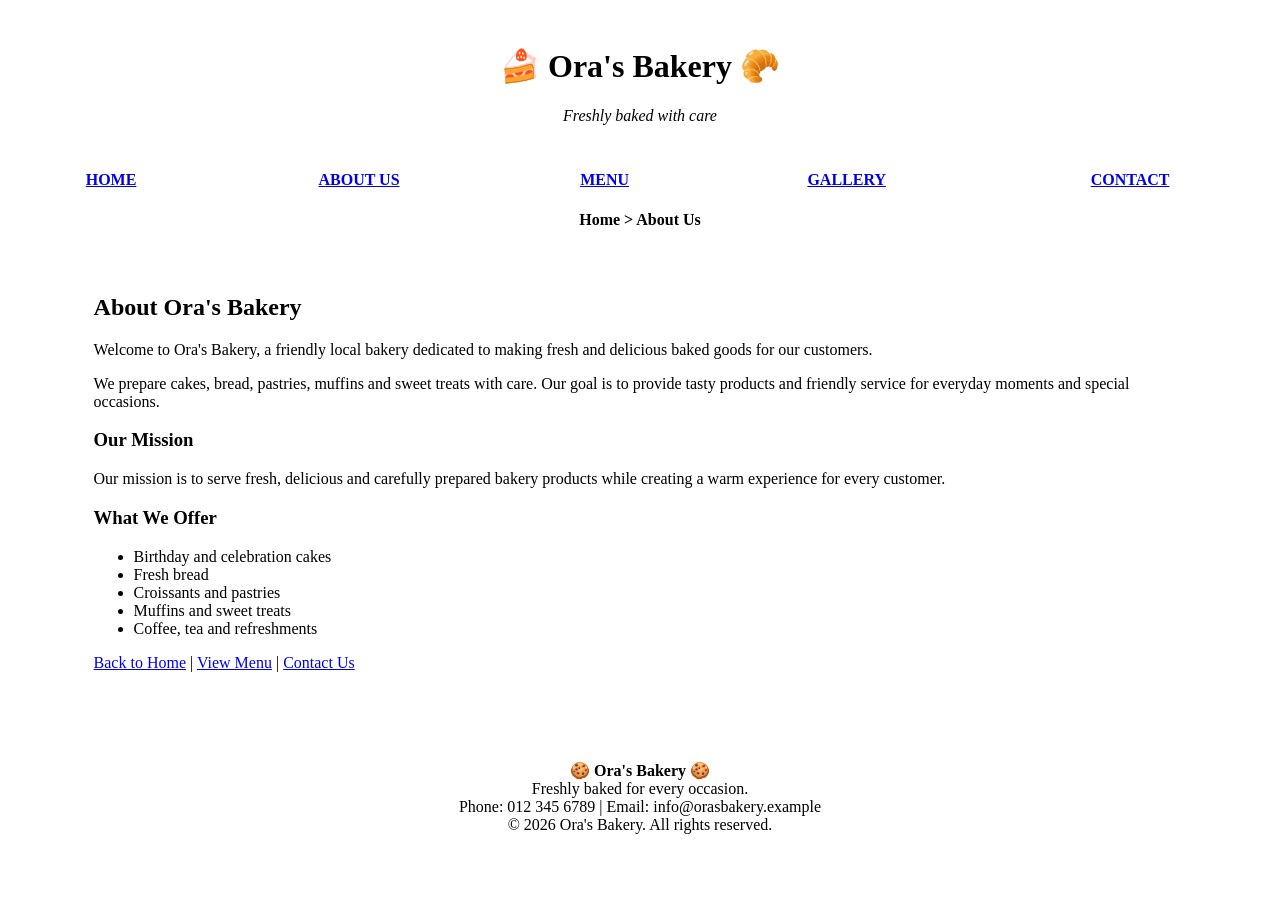
==== about.html @ a1fdf1d8 "Add files via upload" ====
<!DOCTYPE html>
<html lang="en">
<head>
<meta charset="UTF-8">
<meta name="viewport" content="width=device-width, initial-scale=1.0">
<meta name="description" content="About Ora's Bakery.">
<title>Ora's Bakery | About Us</title>
</head>
<body>

<table width="100%" cellpadding="18" cellspacing="0">
<tr><td align="center">
<h1>🍰 Ora's Bakery 🥐</h1>
<p><i>Freshly baked with care</i></p>
</td></tr>
</table>

<table width="100%" cellpadding="12" cellspacing="0">
<tr align="center">
<td><a href="index.html"><b>HOME</b></a></td>
<td><a href="about.html"><b>ABOUT US</b></a></td>
<td><a href="menu.html"><b>MENU</b></a></td>
<td><a href="gallery.html"><b>GALLERY</b></a></td>
<td><a href="contact.html"><b>CONTACT</b></a></td>
</tr>
</table>


<table width="100%" cellpadding="8">
<tr><td align="center"><b>Home &gt; About Us</b></td></tr>
</table>

<table width="92%" align="center" cellpadding="25" cellspacing="10">
<tr><td>
<h2>About Ora's Bakery</h2>
<p>Welcome to Ora's Bakery, a friendly local bakery dedicated to making fresh and delicious baked goods for our customers.</p>
<p>We prepare cakes, bread, pastries, muffins and sweet treats with care. Our goal is to provide tasty products and friendly service for everyday moments and special occasions.</p>

<h3>Our Mission</h3>
<p>Our mission is to serve fresh, delicious and carefully prepared bakery products while creating a warm experience for every customer.</p>

<h3>What We Offer</h3>
<ul>
<li>Birthday and celebration cakes</li>
<li>Fresh bread</li>
<li>Croissants and pastries</li>
<li>Muffins and sweet treats</li>
<li>Coffee, tea and refreshments</li>
</ul>

<p><a href="index.html">Back to Home</a> | <a href="menu.html">View Menu</a> | <a href="contact.html">Contact Us</a></p>
</td></tr>
</table>

<br>
<table width="100%" cellpadding="18">
<tr><td align="center">
<b>🍪 Ora's Bakery 🍪</b><br>
Freshly baked for every occasion.<br>
Phone: 012 345 6789 | Email: info@orasbakery.example<br>
© 2026 Ora's Bakery. All rights reserved.
</td></tr>
</table>

</body>
</html>
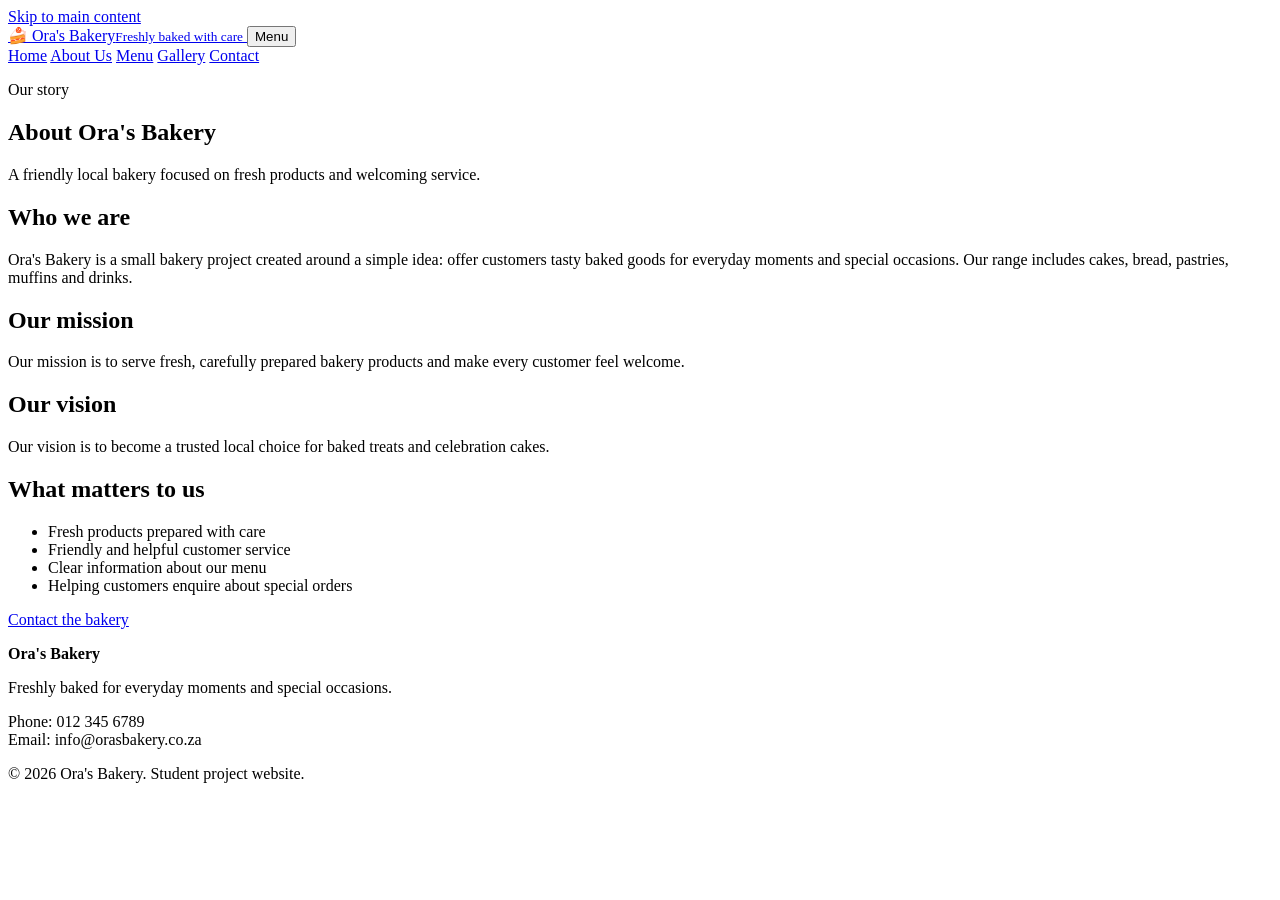
==== commit ebcaadb4: "Add files via upload" ====
--- a/about.html
+++ b/about.html
@@ -1,66 +1,45 @@
 <!DOCTYPE html>
 <html lang="en">
 <head>
-<meta charset="UTF-8">
-<meta name="viewport" content="width=device-width, initial-scale=1.0">
-<meta name="description" content="About Ora's Bakery.">
-<title>Ora's Bakery | About Us</title>
+  <meta charset="UTF-8">
+  <meta name="viewport" content="width=device-width, initial-scale=1.0">
+  <meta name="description" content="Learn about Ora's Bakery, our mission and the baked goods we offer.">
+  <meta name="keywords" content="Ora's Bakery, bakery, cakes, fresh bread, pastries, muffins">
+  <meta name="author" content="ST10337762">
+  <title>About Us | Ora's Bakery</title>
+  <link rel="stylesheet" href="css/style.css">
 </head>
 <body>
+<a class="skip-link" href="#main-content">Skip to main content</a>
+<header class="site-header">
+  <div class="container header-inner">
+    <a class="brand" href="index.html" aria-label="Ora's Bakery home">
+      <span class="brand-icon" aria-hidden="true">🍰</span>
+      <span>Ora's Bakery<small>Freshly baked with care</small></span>
+    </a>
+    <button class="menu-toggle" type="button" aria-expanded="false" aria-controls="main-nav">Menu</button>
+    <nav id="main-nav" class="main-nav" aria-label="Main navigation">
+      <a href="index.html">Home</a>
+      <a href="about.html">About Us</a>
+      <a href="menu.html">Menu</a>
+      <a href="gallery.html">Gallery</a>
+      <a href="contact.html">Contact</a>
+    </nav>
+  </div>
+</header>
 
-<table width="100%" cellpadding="18" cellspacing="0">
-<tr><td align="center">
-<h1>🍰 Ora's Bakery 🥐</h1>
-<p><i>Freshly baked with care</i></p>
-</td></tr>
-</table>
-
-<table width="100%" cellpadding="12" cellspacing="0">
-<tr align="center">
-<td><a href="index.html"><b>HOME</b></a></td>
-<td><a href="about.html"><b>ABOUT US</b></a></td>
-<td><a href="menu.html"><b>MENU</b></a></td>
-<td><a href="gallery.html"><b>GALLERY</b></a></td>
-<td><a href="contact.html"><b>CONTACT</b></a></td>
-</tr>
-</table>
-
-
-<table width="100%" cellpadding="8">
-<tr><td align="center"><b>Home &gt; About Us</b></td></tr>
-</table>
-
-<table width="92%" align="center" cellpadding="25" cellspacing="10">
-<tr><td>
-<h2>About Ora's Bakery</h2>
-<p>Welcome to Ora's Bakery, a friendly local bakery dedicated to making fresh and delicious baked goods for our customers.</p>
-<p>We prepare cakes, bread, pastries, muffins and sweet treats with care. Our goal is to provide tasty products and friendly service for everyday moments and special occasions.</p>
-
-<h3>Our Mission</h3>
-<p>Our mission is to serve fresh, delicious and carefully prepared bakery products while creating a warm experience for every customer.</p>
-
-<h3>What We Offer</h3>
-<ul>
-<li>Birthday and celebration cakes</li>
-<li>Fresh bread</li>
-<li>Croissants and pastries</li>
-<li>Muffins and sweet treats</li>
-<li>Coffee, tea and refreshments</li>
-</ul>
-
-<p><a href="index.html">Back to Home</a> | <a href="menu.html">View Menu</a> | <a href="contact.html">Contact Us</a></p>
-</td></tr>
-</table>
-
-<br>
-<table width="100%" cellpadding="18">
-<tr><td align="center">
-<b>🍪 Ora's Bakery 🍪</b><br>
-Freshly baked for every occasion.<br>
-Phone: 012 345 6789 | Email: info@orasbakery.example<br>
-© 2026 Ora's Bakery. All rights reserved.
-</td></tr>
-</table>
-
+<main id="main-content" class="container page-content">
+  <section class="page-intro"><p class="eyebrow">Our story</p><h1>About Ora's Bakery</h1><p>A friendly local bakery focused on fresh products and welcoming service.</p></section>
+  <section class="text-panel"><h2>Who we are</h2><p>Ora's Bakery is a small bakery project created around a simple idea: offer customers tasty baked goods for everyday moments and special occasions. Our range includes cakes, bread, pastries, muffins and drinks.</p><h2>Our mission</h2><p>Our mission is to serve fresh, carefully prepared bakery products and make every customer feel welcome.</p><h2>Our vision</h2><p>Our vision is to become a trusted local choice for baked treats and celebration cakes.</p><h2>What matters to us</h2><ul class="check-list"><li>Fresh products prepared with care</li><li>Friendly and helpful customer service</li><li>Clear information about our menu</li><li>Helping customers enquire about special orders</li></ul></section>
+  <p class="center"><a class="button" href="contact.html">Contact the bakery</a></p>
+</main>
+<footer class="site-footer">
+  <div class="container footer-inner">
+    <div><strong>Ora's Bakery</strong><p>Freshly baked for everyday moments and special occasions.</p></div>
+    <p>Phone: 012 345 6789<br>Email: info@orasbakery.co.za</p>
+    <p>&copy; 2026 Ora's Bakery. Student project website.</p>
+  </div>
+</footer>
+<script src="js/script.js" defer></script>
 </body>
 </html>
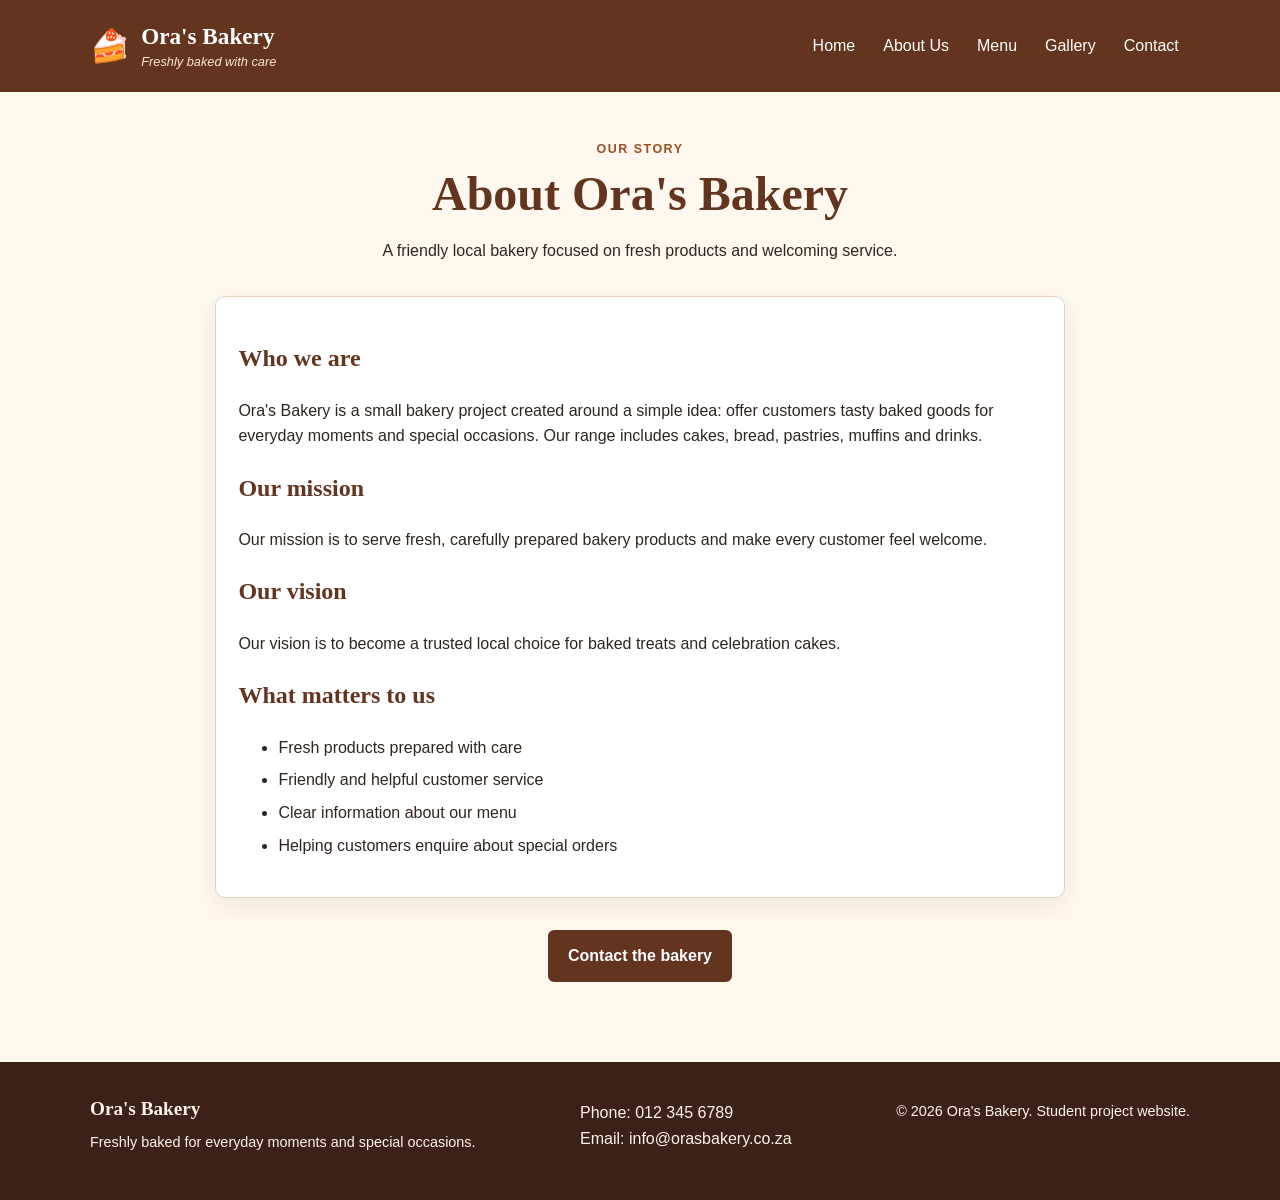
==== commit d57bc7fb: "Add files via upload" ====
--- a/about.html
+++ b/about.html
@@ -7,7 +7,133 @@
   <meta name="keywords" content="Ora's Bakery, bakery, cakes, fresh bread, pastries, muffins">
   <meta name="author" content="ST10337762">
   <title>About Us | Ora's Bakery</title>
-  <link rel="stylesheet" href="css/style.css">
+  <style>
+/* Basic colours, spacing and font choices used across the website. */
+:root {
+  --brown: #63351f;
+  --brown-dark: #3b2116;
+  --orange: #c56b35;
+  --cream: #fff8ef;
+  --peach: #f5e1cf;
+  --text: #30251f;
+  --muted: #6d625b;
+  --white: #ffffff;
+  --border: #e4d3c4;
+  --shadow: 0 8px 24px rgba(59, 33, 22, 0.08);
+}
+* { box-sizing: border-box; }
+html { scroll-behavior: smooth; }
+body {
+  margin: 0;
+  background: var(--cream);
+  color: var(--text);
+  font-family: Arial, Helvetica, sans-serif;
+  font-size: 16px;
+  line-height: 1.6;
+}
+img { max-width: 100%; height: auto; }
+a { color: var(--brown); }
+a:hover { color: var(--orange); }
+button, input, select, textarea { font: inherit; }
+button, .button { cursor: pointer; }
+:focus-visible { outline: 3px solid var(--orange); outline-offset: 3px; }
+.container { width: min(1100px, 92%); margin-inline: auto; }
+.skip-link { position: absolute; left: -9999px; top: 0; background: white; padding: 0.7rem; z-index: 10; }
+.skip-link:focus { left: 1rem; top: 1rem; }
+.site-header { background: var(--brown); color: var(--white); }
+.header-inner { min-height: 92px; display: flex; align-items: center; justify-content: space-between; gap: 1.5rem; }
+.brand { display: flex; align-items: center; gap: 0.7rem; color: var(--white); text-decoration: none; font-family: Georgia, serif; font-size: 1.45rem; font-weight: bold; line-height: 1.2; }
+.brand-icon { font-size: 2rem; }
+.brand small { display: block; margin-top: 0.25rem; color: #ffe6d0; font: italic 0.8rem Arial, sans-serif; }
+.main-nav { display: flex; align-items: center; flex-wrap: wrap; gap: 0.35rem; }
+.main-nav a { color: var(--white); padding: 0.55rem 0.7rem; border-radius: 5px; text-decoration: none; }
+.main-nav a:hover, .main-nav a:focus-visible { background: #805037; color: var(--white); }
+.menu-toggle { display: none; background: transparent; color: white; border: 1px solid #e9cbb5; border-radius: 5px; padding: 0.45rem 0.7rem; }
+.hero { background: linear-gradient(110deg, #f2d2b5, #fff3e4); padding: clamp(3.5rem, 8vw, 7rem) 0; }
+.hero-content { max-width: 1100px; }
+.hero h1 { max-width: 720px; margin: 0.25rem 0 1rem; color: var(--brown-dark); font: bold clamp(2.3rem, 5vw, 4.2rem)/1.1 Georgia, serif; }
+.hero p:not(.eyebrow) { max-width: 620px; font-size: 1.15rem; }
+.eyebrow { margin: 0; color: #9b4f22; font-size: 0.78rem; font-weight: bold; letter-spacing: 0.12em; text-transform: uppercase; }
+.button-row { display: flex; flex-wrap: wrap; gap: 0.8rem; margin-top: 1.5rem; }
+.button { display: inline-block; border: 2px solid var(--brown); border-radius: 6px; padding: 0.7rem 1.1rem; background: var(--brown); color: var(--white); font-weight: bold; text-decoration: none; }
+.button:hover { background: var(--brown-dark); color: var(--white); }
+.button-light { background: transparent; color: var(--brown); }
+.button-light:hover { background: var(--white); color: var(--brown-dark); }
+.section { padding-block: 4rem; }
+.section-heading, .page-intro { max-width: 720px; margin: 0 auto 2rem; text-align: center; }
+.section-heading h2, .page-intro h1 { margin: 0.3rem 0 0.6rem; color: var(--brown); font: bold clamp(2rem, 4vw, 3rem)/1.2 Georgia, serif; }
+.card-grid { display: grid; grid-template-columns: repeat(4, minmax(0, 1fr)); gap: 1rem; }
+.info-card, .menu-card, .text-panel, .form-panel, .contact-details { background: var(--white); border: 1px solid var(--border); border-radius: 10px; padding: 1.4rem; box-shadow: var(--shadow); }
+.card-emoji { font-size: 2.3rem; }
+.info-card h3 { margin: 0.4rem 0; color: var(--brown); }
+.info-card p { color: var(--muted); }
+.feature-band { background: var(--peach); padding: 2.5rem 0; }
+.feature-content { display: flex; align-items: center; justify-content: space-between; gap: 2rem; }
+.feature-content h2 { margin: 0.3rem 0; color: var(--brown); font-family: Georgia, serif; }
+.page-content { min-height: 65vh; padding-block: 3rem 4rem; }
+.text-panel { max-width: 850px; margin: 0 auto; }
+.text-panel h2 { color: var(--brown); font-family: Georgia, serif; }
+.check-list li { margin-bottom: 0.45rem; }
+.center { text-align: center; margin-top: 2rem; }
+.search-box { max-width: 560px; margin: 0 auto 2rem; }
+.search-box label, .form-field label { display: block; margin-bottom: 0.35rem; font-weight: bold; }
+input, select, textarea { width: 100%; border: 1px solid #bba99b; border-radius: 5px; background: white; color: var(--text); padding: 0.7rem; }
+textarea { resize: vertical; }
+.menu-grid { display: grid; grid-template-columns: repeat(2, minmax(0, 1fr)); gap: 1.2rem; }
+.menu-card h2 { margin-top: 0; color: var(--brown); font-family: Georgia, serif; }
+.menu-card li { padding-block: 0.2rem; }
+.menu-card a { font-weight: bold; }
+.notice { padding: 0.9rem 1rem; margin-top: 1rem; background: #f8eadc; border-left: 4px solid var(--orange); border-radius: 4px; }
+.form-help { color: var(--muted); font-size: 0.9rem; }
+.gallery-grid { display: grid; grid-template-columns: repeat(4, minmax(0, 1fr)); gap: 1rem; }
+.gallery-item { display: flex; flex-direction: column; align-items: flex-start; gap: 0.3rem; padding: 1rem; border: 1px solid var(--border); border-radius: 10px; background: white; color: var(--text); text-align: left; box-shadow: var(--shadow); }
+.gallery-photo { display: flex; flex-direction: column; gap: 0.7rem; padding: 0.8rem; border: 1px solid var(--border); border-radius: 10px; background: white; color: var(--text); text-align: left; box-shadow: var(--shadow); cursor: pointer; }
+.gallery-photo img { display: block; width: 100%; aspect-ratio: 4 / 3; object-fit: cover; border-radius: 6px; background: var(--peach); }
+.gallery-photo strong { color: var(--brown); }
+.gallery-photo:hover, .gallery-item:hover { transform: translateY(-2px); }
+.gallery-item { text-decoration: none; }
+.image-credit { margin-top: 1.5rem; color: var(--muted); font-size: 0.85rem; }
+.image-unavailable { object-fit: contain !important; padding: 2rem; }
+.gallery-placeholder { display: grid; width: 100%; min-height: 150px; place-items: center; border-radius: 6px; background: var(--peach); font-size: 4rem; }
+.gallery-item strong { color: var(--brown); font-size: 1.1rem; }
+.gallery-item small { color: var(--muted); }
+.lightbox { width: min(700px, 92vw); border: 0; border-radius: 10px; padding: 1.2rem; }
+.lightbox::backdrop { background: rgba(25, 15, 10, 0.8); }
+.lightbox img { display: block; max-width: 100%; max-height: 65vh; margin: auto; }
+.lightbox-close { display: block; margin-left: auto; border: 0; background: var(--brown); color: white; border-radius: 5px; font-size: 1.5rem; padding: 0.1rem 0.7rem; }
+#lightbox-caption { text-align: center; }
+.contact-layout { display: grid; grid-template-columns: 0.8fr 1.2fr; align-items: start; gap: 1.5rem; }
+.contact-details h2, .form-panel h2 { margin-top: 0; color: var(--brown); font-family: Georgia, serif; }
+.form-grid { display: grid; grid-template-columns: repeat(2, minmax(0, 1fr)); gap: 1rem; margin-bottom: 1.2rem; }
+.form-field { margin-bottom: 1rem; }
+.form-grid .form-field { margin-bottom: 0; }
+.full-width { grid-column: 1 / -1; }
+.field-error { display: block; min-height: 1.2rem; color: #a32222; font-size: 0.85rem; }
+input[aria-invalid="true"], select[aria-invalid="true"], textarea[aria-invalid="true"] { border-color: #a32222; }
+.site-footer { background: var(--brown-dark); color: #fff4e8; padding: 2rem 0; }
+.footer-inner { display: flex; justify-content: space-between; align-items: flex-start; gap: 1.5rem; }
+.footer-inner p { margin-top: 0.4rem; }
+.footer-inner strong { font-family: Georgia, serif; font-size: 1.2rem; }
+.footer-inner p:last-child { font-size: 0.9rem; }
+@media (max-width: 850px) {
+  .card-grid, .gallery-grid { grid-template-columns: repeat(2, minmax(0, 1fr)); }
+  .header-inner { flex-wrap: wrap; padding-block: 1rem; }
+  .menu-toggle { display: block; }
+  .main-nav { display: none; width: 100%; flex-direction: column; align-items: stretch; }
+  .main-nav.is-open { display: flex; }
+  .main-nav a { padding: 0.65rem; }
+}
+@media (max-width: 600px) {
+  .menu-grid, .contact-layout, .form-grid { grid-template-columns: 1fr; }
+  .full-width { grid-column: auto; }
+  .card-grid, .gallery-grid { grid-template-columns: 1fr; }
+  .feature-content, .footer-inner { flex-direction: column; align-items: flex-start; }
+  .hero { padding-block: 3.5rem; }
+  .page-content { padding-block: 2rem 3rem; }
+  .gallery-placeholder { min-height: 120px; }
+}
+
+  </style>
 </head>
 <body>
 <a class="skip-link" href="#main-content">Skip to main content</a>
@@ -40,6 +166,379 @@
     <p>&copy; 2026 Ora's Bakery. Student project website.</p>
   </div>
 </footer>
-<script src="js/script.js" defer></script>
+<script>
+// This file contains the small interactive features used on the website.
+document.addEventListener("DOMContentLoaded", function () {
+  setupMobileMenu();
+  setupMenuSearch();
+  setupGallery();
+  setupEnquiryForm();
+  setupContactForm();
+  fillEnquiryFromLink();
+});
+
+// Open and close the navigation menu on smaller screens.
+function setupMobileMenu() {
+  const menuButton = document.querySelector(".menu-toggle");
+  const navigation = document.querySelector("#main-nav");
+
+  if (!menuButton || !navigation) return;
+
+  menuButton.addEventListener("click", function () {
+    const isOpen = navigation.classList.toggle("is-open");
+    menuButton.setAttribute("aria-expanded", String(isOpen));
+  });
+}
+
+// Filter menu items as the visitor types in the search box.
+function setupMenuSearch() {
+  const searchInput = document.querySelector("#menu-search");
+  const menuItems = document.querySelectorAll("[data-item]");
+  const searchStatus = document.querySelector("#search-status");
+  const noResults = document.querySelector("#no-results");
+
+  if (!searchInput) return;
+
+  searchInput.addEventListener("input", function () {
+    const searchTerm = searchInput.value.trim().toLowerCase();
+    let visibleCount = 0;
+
+    menuItems.forEach(function (item) {
+      const matches = item.textContent.toLowerCase().includes(searchTerm);
+      item.hidden = !matches;
+      if (matches) visibleCount += 1;
+    });
+
+    // Hide a whole category if none of its menu items match.
+    document.querySelectorAll(".menu-card").forEach(function (card) {
+      const hasVisibleItem = card.querySelector("[data-item]:not([hidden])");
+      card.hidden = !hasVisibleItem;
+    });
+
+    searchStatus.textContent = visibleCount + " menu item(s) found.";
+    noResults.hidden = visibleCount !== 0;
+  });
+}
+
+// The four gallery categories each contain five photos. Image URLs point to ISO Republic.
+const galleryCategories = {
+  "cakes": [
+    "Cakes",
+    "Celebration cakes",
+    "🎂",
+    [
+      [
+        "Black Forest Cake",
+        "https://isorepublic.com/wp-content/uploads/2018/11/isorepublic-black-forest-cake-450x300.jpg"
+      ],
+      [
+        "Cake Dessert",
+        "https://isorepublic.com/wp-content/uploads/2018/11/isorepublic-cake-dessert-3-450x300.jpg"
+      ],
+      [
+        "Freshly Baked Cake",
+        "https://isorepublic.com/wp-content/uploads/2018/11/isorepublic-baked-cake-1-450x300.jpg"
+      ],
+      [
+        "Strawberry Chocolate Cakes",
+        "https://isorepublic.com/wp-content/uploads/2018/11/isorepublic-strawberry-chocs-1-450x300.jpg"
+      ],
+      [
+        "Cake and Coffee",
+        "https://isorepublic.com/wp-content/uploads/2018/11/isorepublic-coffee-cake-cafe-1-450x300.jpg"
+      ]
+    ]
+  ],
+  "pastries": [
+    "Pastries",
+    "Fresh pastries and muffins",
+    "🥐",
+    [
+      [
+        "Freshly Baked Pastries",
+        "https://isorepublic.com/wp-content/uploads/2018/11/picography-fresh-baked-pastries-1-450x300.jpg"
+      ],
+      [
+        "Bakery Pastries",
+        "https://isorepublic.com/wp-content/uploads/2018/11/isorepublic-bakery-pastries-450x300.jpg"
+      ],
+      [
+        "Fresh Pastries",
+        "https://isorepublic.com/wp-content/uploads/2018/11/isorepublic-pastries-1-450x300.jpg"
+      ],
+      [
+        "Cake Donuts",
+        "https://isorepublic.com/wp-content/uploads/2017/11/cake-donuts-450x300.jpg"
+      ],
+      [
+        "Baked Dessert Tarts",
+        "https://isorepublic.com/wp-content/uploads/2018/11/isorepublic-dessert-tarts-1-450x300.jpg"
+      ]
+    ]
+  ],
+  "bread": [
+    "Bread",
+    "Freshly baked bread",
+    "🍞",
+    [
+      [
+        "Sourdough Bread",
+        "https://isorepublic.com/wp-content/uploads/2018/11/isorepublic-bread-sourdough-1-450x300.jpg"
+      ],
+      [
+        "Fresh Baked Bread",
+        "https://isorepublic.com/wp-content/uploads/2018/11/isorepublic-bread-baked-1-450x300.jpg"
+      ],
+      [
+        "Baked Breads",
+        "https://isorepublic.com/wp-content/uploads/2018/11/isorepublic-baked-breads-1-450x300.jpg"
+      ],
+      [
+        "Fresh Homemade Bread",
+        "https://isorepublic.com/wp-content/uploads/2018/11/isorepublic-bread-home-1-450x300.jpg"
+      ],
+      [
+        "Bread Rolls",
+        "https://isorepublic.com/wp-content/uploads/2018/11/isorepublic-bread-rolls-1-450x300.jpg"
+      ]
+    ]
+  ],
+  "drinks": [
+    "Drinks",
+    "Coffee and refreshments",
+    "☕",
+    [
+      [
+        "Latte Art",
+        "https://isorepublic.com/wp-content/uploads/2020/07/iso-republic-coffee-late-coffee-shop-369x300.jpg"
+      ],
+      [
+        "Cappuccino in a Cafe",
+        "https://isorepublic.com/wp-content/uploads/2018/11/isorepublic-coffee-cup-cafe-1-450x300.jpg"
+      ],
+      [
+        "Fresh Juice and Smoothies",
+        "https://isorepublic.com/wp-content/uploads/2021/09/iso-republic-fresh-juices-and-smoothies-200x300.jpg"
+      ],
+      [
+        "Iced Drink",
+        "https://isorepublic.com/wp-content/uploads/2018/11/isorepublic-iced-drink-straw-1-450x300.jpg"
+      ],
+      [
+        "Hot Chocolate",
+        "https://isorepublic.com/wp-content/uploads/2019/05/iso-republic-hot-chocolates-453x300.jpg"
+      ]
+    ]
+  ]
+};
+
+// Show either the category choices or the five photos for the selected category.
+function setupGallery() {
+  const grid = document.querySelector("#gallery-grid");
+  if (!grid) return;
+
+  const title = document.querySelector("#gallery-title");
+  const description = document.querySelector("#gallery-description");
+  const backLink = document.querySelector("#back-to-categories");
+  const selectedCategory = new URLSearchParams(window.location.search).get("category");
+
+  if (selectedCategory && galleryCategories[selectedCategory]) {
+    const category = galleryCategories[selectedCategory];
+    title.textContent = category[0];
+    description.textContent = "Browse these five " + category[0].toLowerCase() + " photos. Select a picture to view it larger.";
+    backLink.hidden = false;
+    category[3].forEach(function (photo) {
+      const card = document.createElement("button");
+      card.className = "gallery-photo";
+      card.type = "button";
+      card.dataset.lightbox = photo[1];
+      card.dataset.caption = photo[0];
+      card.innerHTML = '<img loading="lazy" alt="' + photo[0].replace(/&/g, "&amp;").replace(/</g, "&lt;").replace(/>/g, "&gt;").replace(/"/g, "&quot;") + '" src="' + photo[1] + '"><strong>' + photo[0] + '</strong>';
+      card.querySelector("img").addEventListener("error", function () {
+        this.alt = photo[0] + " photo could not be loaded. Check the internet connection.";
+        this.classList.add("image-unavailable");
+      });
+      grid.appendChild(card);
+    });
+  } else {
+    Object.keys(galleryCategories).forEach(function (key) {
+      const category = galleryCategories[key];
+      const link = document.createElement("a");
+      link.className = "gallery-item";
+      link.href = "gallery.html?category=" + key;
+      link.innerHTML = '<span class="gallery-placeholder" aria-hidden="true">' + category[2] + '</span><strong>' + category[0] + '</strong><small>' + category[1] + '</small><small>View 5 photos →</small>';
+      grid.appendChild(link);
+    });
+  }
+
+  setupGalleryLightbox();
+}
+
+// Open any selected gallery photo in a larger dialog.
+function setupGalleryLightbox() {
+  const dialog = document.querySelector("#lightbox");
+  const image = document.querySelector("#lightbox-image");
+  const caption = document.querySelector("#lightbox-caption");
+  const closeButton = document.querySelector(".lightbox-close");
+  if (!dialog) return;
+
+  document.querySelectorAll("[data-lightbox]").forEach(function (button) {
+    button.addEventListener("click", function () {
+      image.hidden = false;
+      image.src = button.dataset.lightbox;
+      image.alt = button.dataset.caption;
+      caption.textContent = button.dataset.caption;
+      image.onerror = function () {
+        image.hidden = true;
+        caption.textContent = button.dataset.caption + " — This photo could not be loaded. Check your internet connection.";
+      };
+      if (typeof dialog.showModal === "function") dialog.showModal();
+    });
+  });
+  closeButton.addEventListener("click", function () { dialog.close(); });
+  dialog.addEventListener("click", function (event) {
+    if (event.target === dialog) dialog.close();
+  });
+}
+
+// Show a clear message when the enquiry form is complete.
+function setupEnquiryForm() {
+  const form = document.querySelector("#enquiry-form");
+  if (!form) return;
+
+  form.addEventListener("submit", function (event) {
+    event.preventDefault();
+    clearFormErrors(form);
+
+    const name = form.elements.name.value.trim();
+    const email = form.elements.email.value.trim();
+    const product = form.elements.product.value;
+    const quantity = Number(form.elements.quantity.value);
+    let isValid = true;
+
+    if (name.length < 2) isValid = showError("enquiry-name", "Please enter your name.");
+    if (!isValid) { /* Keep checking other fields so all errors can be shown. */ }
+    if (!isValidEmail(email)) {
+      showError("enquiry-email", "Enter a valid email address.");
+      isValid = false;
+    }
+    if (!product) {
+      showError("product-type", "Please choose a product category.");
+      isValid = false;
+    }
+    if (!Number.isInteger(quantity) || quantity < 1 || quantity > 100) {
+      showError("quantity", "Choose a quantity from 1 to 100.");
+      isValid = false;
+    }
+
+    const result = document.querySelector("#enquiry-result");
+    if (!isValid) {
+      result.hidden = true;
+      return;
+    }
+
+    const details = form.elements.details.value.trim();
+    result.textContent = "Thank you, " + name + ". Your enquiry is for " + quantity +
+      " item(s) in the " + product + " category." +
+      (details ? " Notes: " + details : "") +
+      " This is not a confirmed order. Please contact the bakery to confirm price and availability.";
+    result.hidden = false;
+  });
+}
+
+// Validate the contact form and prepare an email in the visitor's email app.
+function setupContactForm() {
+  const form = document.querySelector("#contact-form");
+  if (!form) return;
+
+  form.addEventListener("submit", function (event) {
+    event.preventDefault();
+    clearFormErrors(form);
+
+    const name = form.elements.name.value.trim();
+    const email = form.elements.email.value.trim();
+    const messageType = form.elements.messageType.value;
+    const message = form.elements.message.value.trim();
+    let isValid = true;
+
+    if (name.length < 2) {
+      showError("contact-name", "Please enter your name.");
+      isValid = false;
+    }
+    if (!isValidEmail(email)) {
+      showError("contact-email", "Enter a valid email address.");
+      isValid = false;
+    }
+    if (!messageType) {
+      showError("message-type", "Please choose a message type.");
+      isValid = false;
+    }
+    if (message.length < 10) {
+      showError("contact-message", "Please write at least 10 characters.");
+      isValid = false;
+    }
+
+    const result = document.querySelector("#contact-result");
+    if (!isValid) {
+      result.hidden = true;
+      return;
+    }
+
+    const subject = encodeURIComponent("Ora's Bakery - " + messageType);
+    const body = encodeURIComponent(
+      "Name: " + name + "\nEmail: " + email + "\nMessage type: " +
+      messageType + "\n\nMessage:\n" + message
+    );
+    result.textContent = "Your details passed validation. Your email app should open with the message ready to send.";
+    result.hidden = false;
+    window.location.href = "mailto:info@orasbakery.co.za?subject=" + subject + "&body=" + body;
+  });
+}
+
+// Add a helpful message beside invalid fields and focus the field.
+function showError(fieldId, message) {
+  const field = document.getElementById(fieldId);
+  const errorMessage = document.getElementById(fieldId + "-error");
+  if (field) {
+    field.setAttribute("aria-invalid", "true");
+    field.setAttribute("aria-describedby", fieldId + "-error");
+    field.focus();
+  }
+  if (errorMessage) errorMessage.textContent = message;
+  return false;
+}
+
+function clearFormErrors(form) {
+  form.querySelectorAll("[aria-invalid='true']").forEach(function (field) {
+    field.removeAttribute("aria-invalid");
+    field.removeAttribute("aria-describedby");
+  });
+  form.querySelectorAll(".field-error").forEach(function (message) {
+    message.textContent = "";
+  });
+}
+
+function isValidEmail(email) {
+  return /^[^\s@]+@[^\s@]+\.[^\s@]+$/.test(email);
+}
+
+// When a visitor clicks "Enquire about cakes" on the menu page,
+// preselect the category in the enquiry form.
+function fillEnquiryFromLink() {
+  const productSelect = document.querySelector("#product-type");
+  if (!productSelect) return;
+
+  const requestedItem = new URLSearchParams(window.location.search).get("item");
+  if (requestedItem) {
+    Array.from(productSelect.options).forEach(function (option) {
+      if (option.value.toLowerCase() === requestedItem.toLowerCase() ||
+          option.textContent.toLowerCase() === requestedItem.toLowerCase()) {
+        productSelect.value = option.value || option.textContent;
+      }
+    });
+  }
+}
+
+</script>
 </body>
 </html>
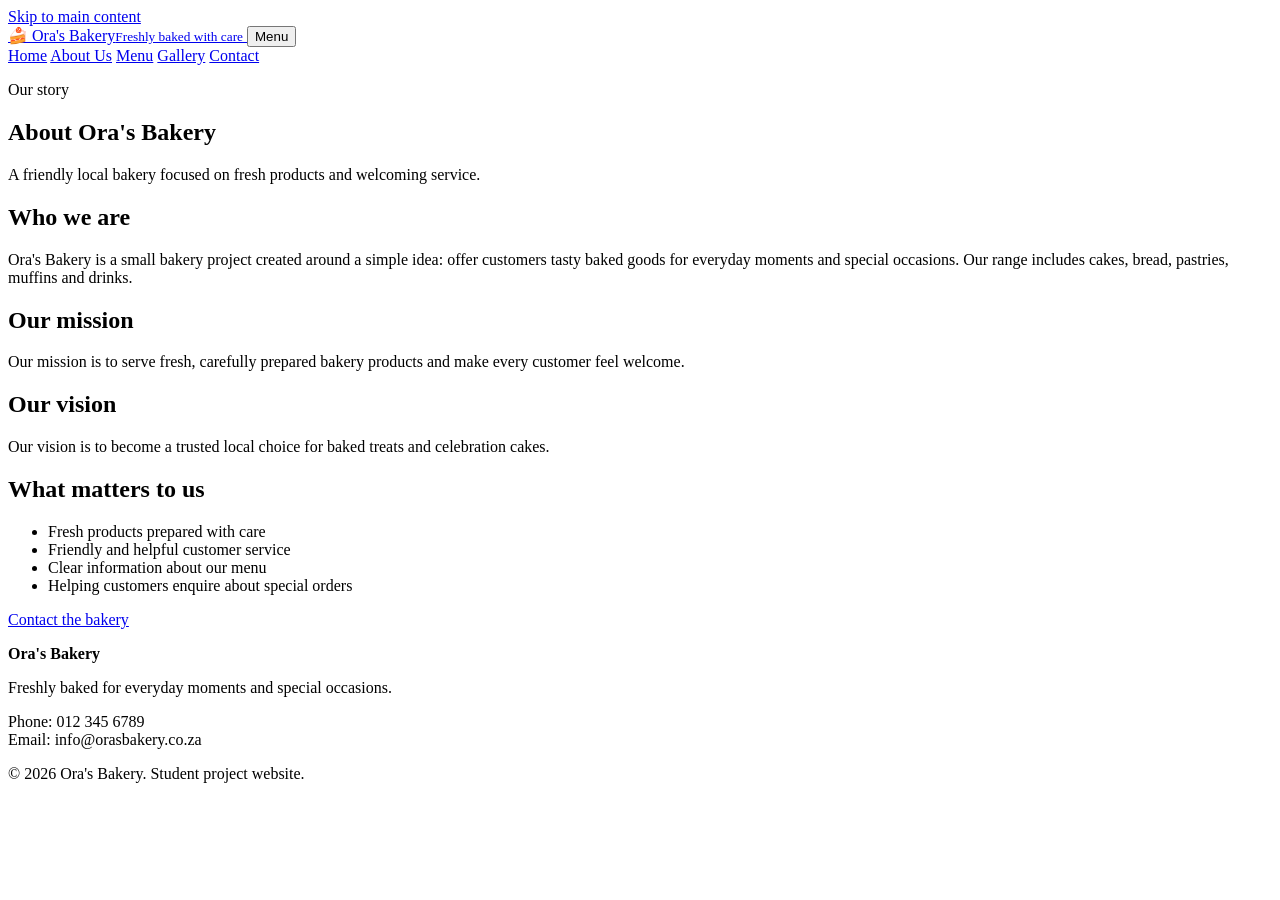
==== commit 3dbc794a: "Add files via upload" ====
--- a/about.html
+++ b/about.html
@@ -7,133 +7,7 @@
   <meta name="keywords" content="Ora's Bakery, bakery, cakes, fresh bread, pastries, muffins">
   <meta name="author" content="ST10337762">
   <title>About Us | Ora's Bakery</title>
-  <style>
-/* Basic colours, spacing and font choices used across the website. */
-:root {
-  --brown: #63351f;
-  --brown-dark: #3b2116;
-  --orange: #c56b35;
-  --cream: #fff8ef;
-  --peach: #f5e1cf;
-  --text: #30251f;
-  --muted: #6d625b;
-  --white: #ffffff;
-  --border: #e4d3c4;
-  --shadow: 0 8px 24px rgba(59, 33, 22, 0.08);
-}
-* { box-sizing: border-box; }
-html { scroll-behavior: smooth; }
-body {
-  margin: 0;
-  background: var(--cream);
-  color: var(--text);
-  font-family: Arial, Helvetica, sans-serif;
-  font-size: 16px;
-  line-height: 1.6;
-}
-img { max-width: 100%; height: auto; }
-a { color: var(--brown); }
-a:hover { color: var(--orange); }
-button, input, select, textarea { font: inherit; }
-button, .button { cursor: pointer; }
-:focus-visible { outline: 3px solid var(--orange); outline-offset: 3px; }
-.container { width: min(1100px, 92%); margin-inline: auto; }
-.skip-link { position: absolute; left: -9999px; top: 0; background: white; padding: 0.7rem; z-index: 10; }
-.skip-link:focus { left: 1rem; top: 1rem; }
-.site-header { background: var(--brown); color: var(--white); }
-.header-inner { min-height: 92px; display: flex; align-items: center; justify-content: space-between; gap: 1.5rem; }
-.brand { display: flex; align-items: center; gap: 0.7rem; color: var(--white); text-decoration: none; font-family: Georgia, serif; font-size: 1.45rem; font-weight: bold; line-height: 1.2; }
-.brand-icon { font-size: 2rem; }
-.brand small { display: block; margin-top: 0.25rem; color: #ffe6d0; font: italic 0.8rem Arial, sans-serif; }
-.main-nav { display: flex; align-items: center; flex-wrap: wrap; gap: 0.35rem; }
-.main-nav a { color: var(--white); padding: 0.55rem 0.7rem; border-radius: 5px; text-decoration: none; }
-.main-nav a:hover, .main-nav a:focus-visible { background: #805037; color: var(--white); }
-.menu-toggle { display: none; background: transparent; color: white; border: 1px solid #e9cbb5; border-radius: 5px; padding: 0.45rem 0.7rem; }
-.hero { background: linear-gradient(110deg, #f2d2b5, #fff3e4); padding: clamp(3.5rem, 8vw, 7rem) 0; }
-.hero-content { max-width: 1100px; }
-.hero h1 { max-width: 720px; margin: 0.25rem 0 1rem; color: var(--brown-dark); font: bold clamp(2.3rem, 5vw, 4.2rem)/1.1 Georgia, serif; }
-.hero p:not(.eyebrow) { max-width: 620px; font-size: 1.15rem; }
-.eyebrow { margin: 0; color: #9b4f22; font-size: 0.78rem; font-weight: bold; letter-spacing: 0.12em; text-transform: uppercase; }
-.button-row { display: flex; flex-wrap: wrap; gap: 0.8rem; margin-top: 1.5rem; }
-.button { display: inline-block; border: 2px solid var(--brown); border-radius: 6px; padding: 0.7rem 1.1rem; background: var(--brown); color: var(--white); font-weight: bold; text-decoration: none; }
-.button:hover { background: var(--brown-dark); color: var(--white); }
-.button-light { background: transparent; color: var(--brown); }
-.button-light:hover { background: var(--white); color: var(--brown-dark); }
-.section { padding-block: 4rem; }
-.section-heading, .page-intro { max-width: 720px; margin: 0 auto 2rem; text-align: center; }
-.section-heading h2, .page-intro h1 { margin: 0.3rem 0 0.6rem; color: var(--brown); font: bold clamp(2rem, 4vw, 3rem)/1.2 Georgia, serif; }
-.card-grid { display: grid; grid-template-columns: repeat(4, minmax(0, 1fr)); gap: 1rem; }
-.info-card, .menu-card, .text-panel, .form-panel, .contact-details { background: var(--white); border: 1px solid var(--border); border-radius: 10px; padding: 1.4rem; box-shadow: var(--shadow); }
-.card-emoji { font-size: 2.3rem; }
-.info-card h3 { margin: 0.4rem 0; color: var(--brown); }
-.info-card p { color: var(--muted); }
-.feature-band { background: var(--peach); padding: 2.5rem 0; }
-.feature-content { display: flex; align-items: center; justify-content: space-between; gap: 2rem; }
-.feature-content h2 { margin: 0.3rem 0; color: var(--brown); font-family: Georgia, serif; }
-.page-content { min-height: 65vh; padding-block: 3rem 4rem; }
-.text-panel { max-width: 850px; margin: 0 auto; }
-.text-panel h2 { color: var(--brown); font-family: Georgia, serif; }
-.check-list li { margin-bottom: 0.45rem; }
-.center { text-align: center; margin-top: 2rem; }
-.search-box { max-width: 560px; margin: 0 auto 2rem; }
-.search-box label, .form-field label { display: block; margin-bottom: 0.35rem; font-weight: bold; }
-input, select, textarea { width: 100%; border: 1px solid #bba99b; border-radius: 5px; background: white; color: var(--text); padding: 0.7rem; }
-textarea { resize: vertical; }
-.menu-grid { display: grid; grid-template-columns: repeat(2, minmax(0, 1fr)); gap: 1.2rem; }
-.menu-card h2 { margin-top: 0; color: var(--brown); font-family: Georgia, serif; }
-.menu-card li { padding-block: 0.2rem; }
-.menu-card a { font-weight: bold; }
-.notice { padding: 0.9rem 1rem; margin-top: 1rem; background: #f8eadc; border-left: 4px solid var(--orange); border-radius: 4px; }
-.form-help { color: var(--muted); font-size: 0.9rem; }
-.gallery-grid { display: grid; grid-template-columns: repeat(4, minmax(0, 1fr)); gap: 1rem; }
-.gallery-item { display: flex; flex-direction: column; align-items: flex-start; gap: 0.3rem; padding: 1rem; border: 1px solid var(--border); border-radius: 10px; background: white; color: var(--text); text-align: left; box-shadow: var(--shadow); }
-.gallery-photo { display: flex; flex-direction: column; gap: 0.7rem; padding: 0.8rem; border: 1px solid var(--border); border-radius: 10px; background: white; color: var(--text); text-align: left; box-shadow: var(--shadow); cursor: pointer; }
-.gallery-photo img { display: block; width: 100%; aspect-ratio: 4 / 3; object-fit: cover; border-radius: 6px; background: var(--peach); }
-.gallery-photo strong { color: var(--brown); }
-.gallery-photo:hover, .gallery-item:hover { transform: translateY(-2px); }
-.gallery-item { text-decoration: none; }
-.image-credit { margin-top: 1.5rem; color: var(--muted); font-size: 0.85rem; }
-.image-unavailable { object-fit: contain !important; padding: 2rem; }
-.gallery-placeholder { display: grid; width: 100%; min-height: 150px; place-items: center; border-radius: 6px; background: var(--peach); font-size: 4rem; }
-.gallery-item strong { color: var(--brown); font-size: 1.1rem; }
-.gallery-item small { color: var(--muted); }
-.lightbox { width: min(700px, 92vw); border: 0; border-radius: 10px; padding: 1.2rem; }
-.lightbox::backdrop { background: rgba(25, 15, 10, 0.8); }
-.lightbox img { display: block; max-width: 100%; max-height: 65vh; margin: auto; }
-.lightbox-close { display: block; margin-left: auto; border: 0; background: var(--brown); color: white; border-radius: 5px; font-size: 1.5rem; padding: 0.1rem 0.7rem; }
-#lightbox-caption { text-align: center; }
-.contact-layout { display: grid; grid-template-columns: 0.8fr 1.2fr; align-items: start; gap: 1.5rem; }
-.contact-details h2, .form-panel h2 { margin-top: 0; color: var(--brown); font-family: Georgia, serif; }
-.form-grid { display: grid; grid-template-columns: repeat(2, minmax(0, 1fr)); gap: 1rem; margin-bottom: 1.2rem; }
-.form-field { margin-bottom: 1rem; }
-.form-grid .form-field { margin-bottom: 0; }
-.full-width { grid-column: 1 / -1; }
-.field-error { display: block; min-height: 1.2rem; color: #a32222; font-size: 0.85rem; }
-input[aria-invalid="true"], select[aria-invalid="true"], textarea[aria-invalid="true"] { border-color: #a32222; }
-.site-footer { background: var(--brown-dark); color: #fff4e8; padding: 2rem 0; }
-.footer-inner { display: flex; justify-content: space-between; align-items: flex-start; gap: 1.5rem; }
-.footer-inner p { margin-top: 0.4rem; }
-.footer-inner strong { font-family: Georgia, serif; font-size: 1.2rem; }
-.footer-inner p:last-child { font-size: 0.9rem; }
-@media (max-width: 850px) {
-  .card-grid, .gallery-grid { grid-template-columns: repeat(2, minmax(0, 1fr)); }
-  .header-inner { flex-wrap: wrap; padding-block: 1rem; }
-  .menu-toggle { display: block; }
-  .main-nav { display: none; width: 100%; flex-direction: column; align-items: stretch; }
-  .main-nav.is-open { display: flex; }
-  .main-nav a { padding: 0.65rem; }
-}
-@media (max-width: 600px) {
-  .menu-grid, .contact-layout, .form-grid { grid-template-columns: 1fr; }
-  .full-width { grid-column: auto; }
-  .card-grid, .gallery-grid { grid-template-columns: 1fr; }
-  .feature-content, .footer-inner { flex-direction: column; align-items: flex-start; }
-  .hero { padding-block: 3.5rem; }
-  .page-content { padding-block: 2rem 3rem; }
-  .gallery-placeholder { min-height: 120px; }
-}
-
-  </style>
+    <link rel="stylesheet" href="css/style.css">
 </head>
 <body>
 <a class="skip-link" href="#main-content">Skip to main content</a>
@@ -166,379 +40,6 @@
     <p>&copy; 2026 Ora's Bakery. Student project website.</p>
   </div>
 </footer>
-<script>
-// This file contains the small interactive features used on the website.
-document.addEventListener("DOMContentLoaded", function () {
-  setupMobileMenu();
-  setupMenuSearch();
-  setupGallery();
-  setupEnquiryForm();
-  setupContactForm();
-  fillEnquiryFromLink();
-});
-
-// Open and close the navigation menu on smaller screens.
-function setupMobileMenu() {
-  const menuButton = document.querySelector(".menu-toggle");
-  const navigation = document.querySelector("#main-nav");
-
-  if (!menuButton || !navigation) return;
-
-  menuButton.addEventListener("click", function () {
-    const isOpen = navigation.classList.toggle("is-open");
-    menuButton.setAttribute("aria-expanded", String(isOpen));
-  });
-}
-
-// Filter menu items as the visitor types in the search box.
-function setupMenuSearch() {
-  const searchInput = document.querySelector("#menu-search");
-  const menuItems = document.querySelectorAll("[data-item]");
-  const searchStatus = document.querySelector("#search-status");
-  const noResults = document.querySelector("#no-results");
-
-  if (!searchInput) return;
-
-  searchInput.addEventListener("input", function () {
-    const searchTerm = searchInput.value.trim().toLowerCase();
-    let visibleCount = 0;
-
-    menuItems.forEach(function (item) {
-      const matches = item.textContent.toLowerCase().includes(searchTerm);
-      item.hidden = !matches;
-      if (matches) visibleCount += 1;
-    });
-
-    // Hide a whole category if none of its menu items match.
-    document.querySelectorAll(".menu-card").forEach(function (card) {
-      const hasVisibleItem = card.querySelector("[data-item]:not([hidden])");
-      card.hidden = !hasVisibleItem;
-    });
-
-    searchStatus.textContent = visibleCount + " menu item(s) found.";
-    noResults.hidden = visibleCount !== 0;
-  });
-}
-
-// The four gallery categories each contain five photos. Image URLs point to ISO Republic.
-const galleryCategories = {
-  "cakes": [
-    "Cakes",
-    "Celebration cakes",
-    "🎂",
-    [
-      [
-        "Black Forest Cake",
-        "https://isorepublic.com/wp-content/uploads/2018/11/isorepublic-black-forest-cake-450x300.jpg"
-      ],
-      [
-        "Cake Dessert",
-        "https://isorepublic.com/wp-content/uploads/2018/11/isorepublic-cake-dessert-3-450x300.jpg"
-      ],
-      [
-        "Freshly Baked Cake",
-        "https://isorepublic.com/wp-content/uploads/2018/11/isorepublic-baked-cake-1-450x300.jpg"
-      ],
-      [
-        "Strawberry Chocolate Cakes",
-        "https://isorepublic.com/wp-content/uploads/2018/11/isorepublic-strawberry-chocs-1-450x300.jpg"
-      ],
-      [
-        "Cake and Coffee",
-        "https://isorepublic.com/wp-content/uploads/2018/11/isorepublic-coffee-cake-cafe-1-450x300.jpg"
-      ]
-    ]
-  ],
-  "pastries": [
-    "Pastries",
-    "Fresh pastries and muffins",
-    "🥐",
-    [
-      [
-        "Freshly Baked Pastries",
-        "https://isorepublic.com/wp-content/uploads/2018/11/picography-fresh-baked-pastries-1-450x300.jpg"
-      ],
-      [
-        "Bakery Pastries",
-        "https://isorepublic.com/wp-content/uploads/2018/11/isorepublic-bakery-pastries-450x300.jpg"
-      ],
-      [
-        "Fresh Pastries",
-        "https://isorepublic.com/wp-content/uploads/2018/11/isorepublic-pastries-1-450x300.jpg"
-      ],
-      [
-        "Cake Donuts",
-        "https://isorepublic.com/wp-content/uploads/2017/11/cake-donuts-450x300.jpg"
-      ],
-      [
-        "Baked Dessert Tarts",
-        "https://isorepublic.com/wp-content/uploads/2018/11/isorepublic-dessert-tarts-1-450x300.jpg"
-      ]
-    ]
-  ],
-  "bread": [
-    "Bread",
-    "Freshly baked bread",
-    "🍞",
-    [
-      [
-        "Sourdough Bread",
-        "https://isorepublic.com/wp-content/uploads/2018/11/isorepublic-bread-sourdough-1-450x300.jpg"
-      ],
-      [
-        "Fresh Baked Bread",
-        "https://isorepublic.com/wp-content/uploads/2018/11/isorepublic-bread-baked-1-450x300.jpg"
-      ],
-      [
-        "Baked Breads",
-        "https://isorepublic.com/wp-content/uploads/2018/11/isorepublic-baked-breads-1-450x300.jpg"
-      ],
-      [
-        "Fresh Homemade Bread",
-        "https://isorepublic.com/wp-content/uploads/2018/11/isorepublic-bread-home-1-450x300.jpg"
-      ],
-      [
-        "Bread Rolls",
-        "https://isorepublic.com/wp-content/uploads/2018/11/isorepublic-bread-rolls-1-450x300.jpg"
-      ]
-    ]
-  ],
-  "drinks": [
-    "Drinks",
-    "Coffee and refreshments",
-    "☕",
-    [
-      [
-        "Latte Art",
-        "https://isorepublic.com/wp-content/uploads/2020/07/iso-republic-coffee-late-coffee-shop-369x300.jpg"
-      ],
-      [
-        "Cappuccino in a Cafe",
-        "https://isorepublic.com/wp-content/uploads/2018/11/isorepublic-coffee-cup-cafe-1-450x300.jpg"
-      ],
-      [
-        "Fresh Juice and Smoothies",
-        "https://isorepublic.com/wp-content/uploads/2021/09/iso-republic-fresh-juices-and-smoothies-200x300.jpg"
-      ],
-      [
-        "Iced Drink",
-        "https://isorepublic.com/wp-content/uploads/2018/11/isorepublic-iced-drink-straw-1-450x300.jpg"
-      ],
-      [
-        "Hot Chocolate",
-        "https://isorepublic.com/wp-content/uploads/2019/05/iso-republic-hot-chocolates-453x300.jpg"
-      ]
-    ]
-  ]
-};
-
-// Show either the category choices or the five photos for the selected category.
-function setupGallery() {
-  const grid = document.querySelector("#gallery-grid");
-  if (!grid) return;
-
-  const title = document.querySelector("#gallery-title");
-  const description = document.querySelector("#gallery-description");
-  const backLink = document.querySelector("#back-to-categories");
-  const selectedCategory = new URLSearchParams(window.location.search).get("category");
-
-  if (selectedCategory && galleryCategories[selectedCategory]) {
-    const category = galleryCategories[selectedCategory];
-    title.textContent = category[0];
-    description.textContent = "Browse these five " + category[0].toLowerCase() + " photos. Select a picture to view it larger.";
-    backLink.hidden = false;
-    category[3].forEach(function (photo) {
-      const card = document.createElement("button");
-      card.className = "gallery-photo";
-      card.type = "button";
-      card.dataset.lightbox = photo[1];
-      card.dataset.caption = photo[0];
-      card.innerHTML = '<img loading="lazy" alt="' + photo[0].replace(/&/g, "&amp;").replace(/</g, "&lt;").replace(/>/g, "&gt;").replace(/"/g, "&quot;") + '" src="' + photo[1] + '"><strong>' + photo[0] + '</strong>';
-      card.querySelector("img").addEventListener("error", function () {
-        this.alt = photo[0] + " photo could not be loaded. Check the internet connection.";
-        this.classList.add("image-unavailable");
-      });
-      grid.appendChild(card);
-    });
-  } else {
-    Object.keys(galleryCategories).forEach(function (key) {
-      const category = galleryCategories[key];
-      const link = document.createElement("a");
-      link.className = "gallery-item";
-      link.href = "gallery.html?category=" + key;
-      link.innerHTML = '<span class="gallery-placeholder" aria-hidden="true">' + category[2] + '</span><strong>' + category[0] + '</strong><small>' + category[1] + '</small><small>View 5 photos →</small>';
-      grid.appendChild(link);
-    });
-  }
-
-  setupGalleryLightbox();
-}
-
-// Open any selected gallery photo in a larger dialog.
-function setupGalleryLightbox() {
-  const dialog = document.querySelector("#lightbox");
-  const image = document.querySelector("#lightbox-image");
-  const caption = document.querySelector("#lightbox-caption");
-  const closeButton = document.querySelector(".lightbox-close");
-  if (!dialog) return;
-
-  document.querySelectorAll("[data-lightbox]").forEach(function (button) {
-    button.addEventListener("click", function () {
-      image.hidden = false;
-      image.src = button.dataset.lightbox;
-      image.alt = button.dataset.caption;
-      caption.textContent = button.dataset.caption;
-      image.onerror = function () {
-        image.hidden = true;
-        caption.textContent = button.dataset.caption + " — This photo could not be loaded. Check your internet connection.";
-      };
-      if (typeof dialog.showModal === "function") dialog.showModal();
-    });
-  });
-  closeButton.addEventListener("click", function () { dialog.close(); });
-  dialog.addEventListener("click", function (event) {
-    if (event.target === dialog) dialog.close();
-  });
-}
-
-// Show a clear message when the enquiry form is complete.
-function setupEnquiryForm() {
-  const form = document.querySelector("#enquiry-form");
-  if (!form) return;
-
-  form.addEventListener("submit", function (event) {
-    event.preventDefault();
-    clearFormErrors(form);
-
-    const name = form.elements.name.value.trim();
-    const email = form.elements.email.value.trim();
-    const product = form.elements.product.value;
-    const quantity = Number(form.elements.quantity.value);
-    let isValid = true;
-
-    if (name.length < 2) isValid = showError("enquiry-name", "Please enter your name.");
-    if (!isValid) { /* Keep checking other fields so all errors can be shown. */ }
-    if (!isValidEmail(email)) {
-      showError("enquiry-email", "Enter a valid email address.");
-      isValid = false;
-    }
-    if (!product) {
-      showError("product-type", "Please choose a product category.");
-      isValid = false;
-    }
-    if (!Number.isInteger(quantity) || quantity < 1 || quantity > 100) {
-      showError("quantity", "Choose a quantity from 1 to 100.");
-      isValid = false;
-    }
-
-    const result = document.querySelector("#enquiry-result");
-    if (!isValid) {
-      result.hidden = true;
-      return;
-    }
-
-    const details = form.elements.details.value.trim();
-    result.textContent = "Thank you, " + name + ". Your enquiry is for " + quantity +
-      " item(s) in the " + product + " category." +
-      (details ? " Notes: " + details : "") +
-      " This is not a confirmed order. Please contact the bakery to confirm price and availability.";
-    result.hidden = false;
-  });
-}
-
-// Validate the contact form and prepare an email in the visitor's email app.
-function setupContactForm() {
-  const form = document.querySelector("#contact-form");
-  if (!form) return;
-
-  form.addEventListener("submit", function (event) {
-    event.preventDefault();
-    clearFormErrors(form);
-
-    const name = form.elements.name.value.trim();
-    const email = form.elements.email.value.trim();
-    const messageType = form.elements.messageType.value;
-    const message = form.elements.message.value.trim();
-    let isValid = true;
-
-    if (name.length < 2) {
-      showError("contact-name", "Please enter your name.");
-      isValid = false;
-    }
-    if (!isValidEmail(email)) {
-      showError("contact-email", "Enter a valid email address.");
-      isValid = false;
-    }
-    if (!messageType) {
-      showError("message-type", "Please choose a message type.");
-      isValid = false;
-    }
-    if (message.length < 10) {
-      showError("contact-message", "Please write at least 10 characters.");
-      isValid = false;
-    }
-
-    const result = document.querySelector("#contact-result");
-    if (!isValid) {
-      result.hidden = true;
-      return;
-    }
-
-    const subject = encodeURIComponent("Ora's Bakery - " + messageType);
-    const body = encodeURIComponent(
-      "Name: " + name + "\nEmail: " + email + "\nMessage type: " +
-      messageType + "\n\nMessage:\n" + message
-    );
-    result.textContent = "Your details passed validation. Your email app should open with the message ready to send.";
-    result.hidden = false;
-    window.location.href = "mailto:info@orasbakery.co.za?subject=" + subject + "&body=" + body;
-  });
-}
-
-// Add a helpful message beside invalid fields and focus the field.
-function showError(fieldId, message) {
-  const field = document.getElementById(fieldId);
-  const errorMessage = document.getElementById(fieldId + "-error");
-  if (field) {
-    field.setAttribute("aria-invalid", "true");
-    field.setAttribute("aria-describedby", fieldId + "-error");
-    field.focus();
-  }
-  if (errorMessage) errorMessage.textContent = message;
-  return false;
-}
-
-function clearFormErrors(form) {
-  form.querySelectorAll("[aria-invalid='true']").forEach(function (field) {
-    field.removeAttribute("aria-invalid");
-    field.removeAttribute("aria-describedby");
-  });
-  form.querySelectorAll(".field-error").forEach(function (message) {
-    message.textContent = "";
-  });
-}
-
-function isValidEmail(email) {
-  return /^[^\s@]+@[^\s@]+\.[^\s@]+$/.test(email);
-}
-
-// When a visitor clicks "Enquire about cakes" on the menu page,
-// preselect the category in the enquiry form.
-function fillEnquiryFromLink() {
-  const productSelect = document.querySelector("#product-type");
-  if (!productSelect) return;
-
-  const requestedItem = new URLSearchParams(window.location.search).get("item");
-  if (requestedItem) {
-    Array.from(productSelect.options).forEach(function (option) {
-      if (option.value.toLowerCase() === requestedItem.toLowerCase() ||
-          option.textContent.toLowerCase() === requestedItem.toLowerCase()) {
-        productSelect.value = option.value || option.textContent;
-      }
-    });
-  }
-}
-
-</script>
+  <script src="js/script.js" defer></script>
 </body>
 </html>
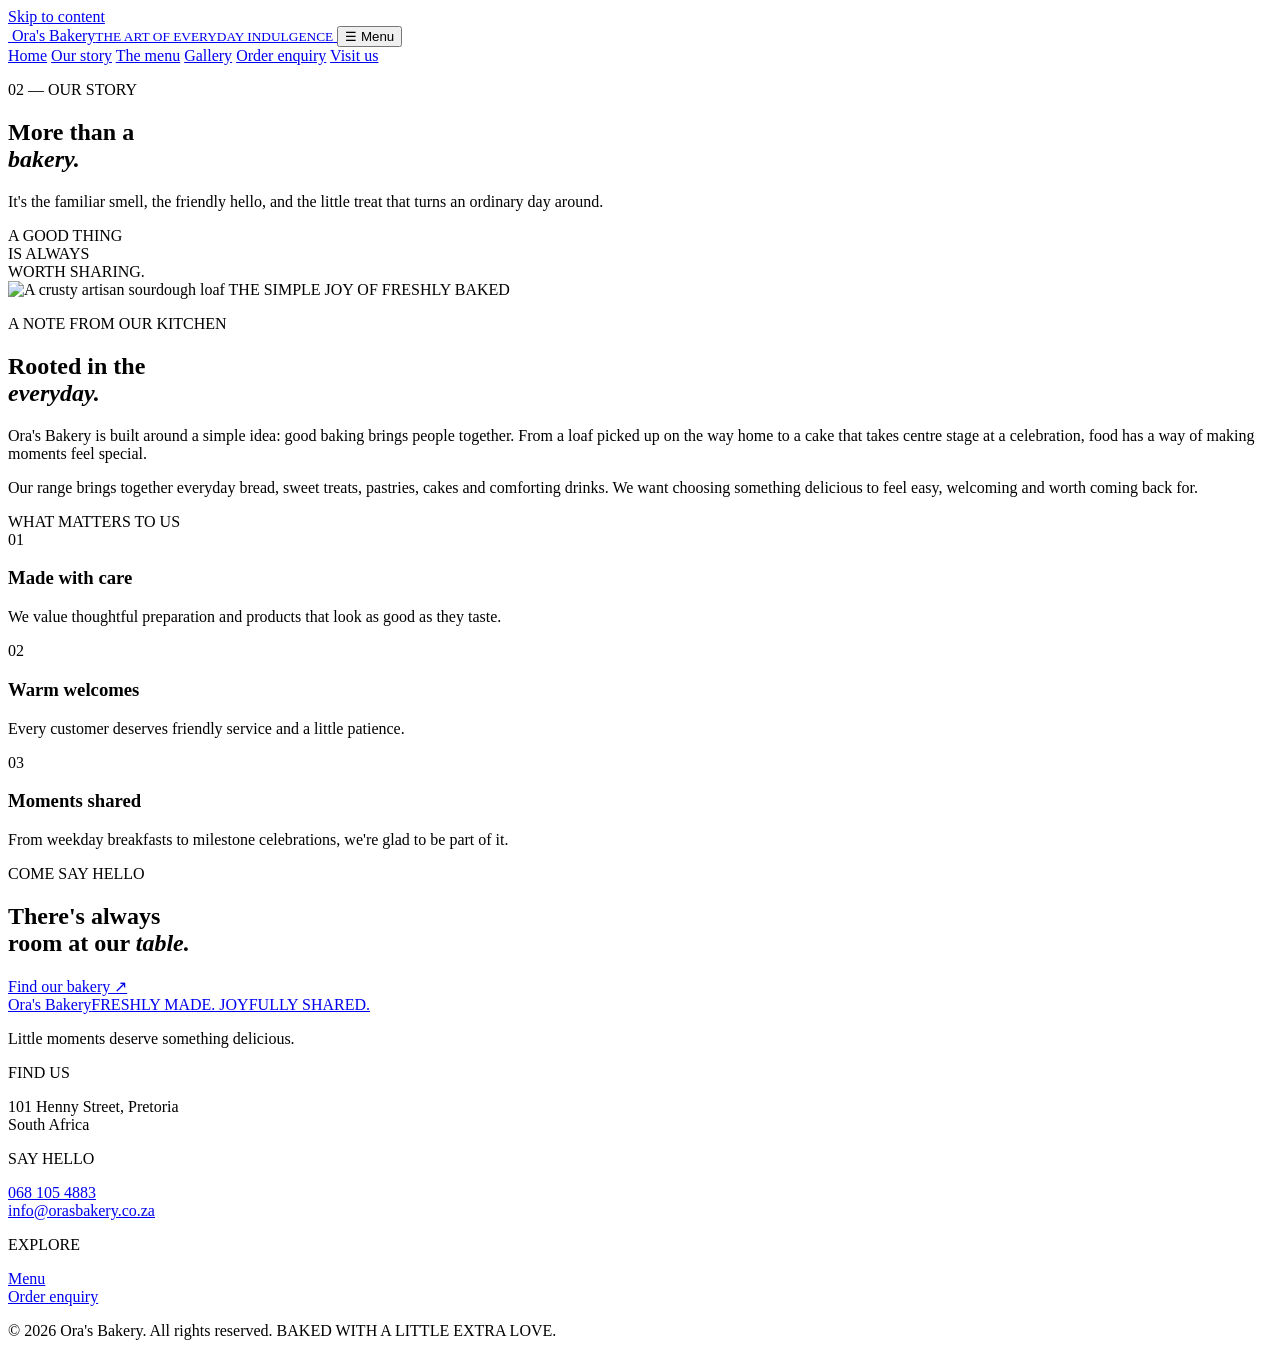
==== commit 14a29241: "Add files via upload" ====
--- a/about.html
+++ b/about.html
@@ -1,45 +1,117 @@
-<!DOCTYPE html>
+<!doctype html>
 <html lang="en">
-<head>
-  <meta charset="UTF-8">
-  <meta name="viewport" content="width=device-width, initial-scale=1.0">
-  <meta name="description" content="Learn about Ora's Bakery, our mission and the baked goods we offer.">
-  <meta name="keywords" content="Ora's Bakery, bakery, cakes, fresh bread, pastries, muffins">
-  <meta name="author" content="ST10337762">
-  <title>About Us | Ora's Bakery</title>
-    <link rel="stylesheet" href="css/style.css">
-</head>
-<body>
-<a class="skip-link" href="#main-content">Skip to main content</a>
-<header class="site-header">
-  <div class="container header-inner">
-    <a class="brand" href="index.html" aria-label="Ora's Bakery home">
-      <span class="brand-icon" aria-hidden="true">🍰</span>
-      <span>Ora's Bakery<small>Freshly baked with care</small></span>
-    </a>
-    <button class="menu-toggle" type="button" aria-expanded="false" aria-controls="main-nav">Menu</button>
-    <nav id="main-nav" class="main-nav" aria-label="Main navigation">
-      <a href="index.html">Home</a>
-      <a href="about.html">About Us</a>
-      <a href="menu.html">Menu</a>
-      <a href="gallery.html">Gallery</a>
-      <a href="contact.html">Contact</a>
-    </nav>
-  </div>
-</header>
-
-<main id="main-content" class="container page-content">
-  <section class="page-intro"><p class="eyebrow">Our story</p><h1>About Ora's Bakery</h1><p>A friendly local bakery focused on fresh products and welcoming service.</p></section>
-  <section class="text-panel"><h2>Who we are</h2><p>Ora's Bakery is a small bakery project created around a simple idea: offer customers tasty baked goods for everyday moments and special occasions. Our range includes cakes, bread, pastries, muffins and drinks.</p><h2>Our mission</h2><p>Our mission is to serve fresh, carefully prepared bakery products and make every customer feel welcome.</p><h2>Our vision</h2><p>Our vision is to become a trusted local choice for baked treats and celebration cakes.</p><h2>What matters to us</h2><ul class="check-list"><li>Fresh products prepared with care</li><li>Friendly and helpful customer service</li><li>Clear information about our menu</li><li>Helping customers enquire about special orders</li></ul></section>
-  <p class="center"><a class="button" href="contact.html">Contact the bakery</a></p>
-</main>
-<footer class="site-footer">
-  <div class="container footer-inner">
-    <div><strong>Ora's Bakery</strong><p>Freshly baked for everyday moments and special occasions.</p></div>
-    <p>Phone: 012 345 6789<br>Email: info@orasbakery.co.za</p>
-    <p>&copy; 2026 Ora's Bakery. Student project website.</p>
-  </div>
-</footer>
-  <script src="js/script.js" defer></script>
-</body>
+    <head>
+        <meta charset="utf-8">
+        <meta name="viewport" content="width=device-width, initial-scale=1">
+        <meta name="description" content="Discover the story and values behind Ora's Bakery.">
+        <meta name="author" content="Ora's Bakery student project">
+        <title>Our Story | Ora's Bakery</title>
+        <link rel="preconnect" href="https://images.unsplash.com">
+        <link rel="icon" type="image/svg+xml" href="images/logo.svg">
+        <link rel="stylesheet" href="css/style.css">
+    </head>
+    <body>
+        <a class="skip-link" href="#main-content">Skip to content</a>
+        <header class="site-header">
+            <div class="header-inner wrap">
+                <a class="brand" href="index.html">
+                    <img class="brand-mark" src="images/logo.jpg" alt="">
+                    <span class="brand-name">Ora<span class="brand-apostrophe">'</span>s Bakery<small>THE ART OF EVERYDAY INDULGENCE</small></span>
+                </a>
+                <button class="menu-toggle" type="button" aria-expanded="false" aria-controls="main-nav">☰ <span>Menu</span></button>
+                <nav id="main-nav" class="main-nav" aria-label="Main navigation">
+                    <a href="index.html">Home</a>
+                    <a href="about.html" aria-current="page">Our story</a>
+                    <a href="menu.html">The menu</a>
+                    <a href="gallery.html">Gallery</a>
+                    <a href="enquiry.html">Order enquiry</a>
+                    <a href="contact.html">Visit us</a>
+                </nav>
+            </div>
+        </header>
+        <main id="main-content">
+            <section class="page-masthead">
+                <div class="wrap masthead-inner">
+                    <p class="eyebrow">02 — OUR STORY</p>
+                    <h1>More than a<br><em>bakery.</em></h1>
+                    <p>It's the familiar smell, the friendly hello, and the little treat that turns an ordinary day around.</p>
+                </div>
+                <div class="masthead-side">
+                    A GOOD THING
+                    <br>
+                    IS ALWAYS
+                    <br>
+                    WORTH SHARING.
+                </div>
+            </section>
+            <section class="wrap about-feature">
+                <div class="about-photo">
+                    <img src="https://images.unsplash.com/photo-1767065888005-cdbfcb4619c3?auto=format&fit=crop&w=1600&q=85" alt="A crusty artisan sourdough loaf">
+                    <span>THE SIMPLE JOY OF FRESHLY BAKED</span>
+                </div>
+                <div class="about-words">
+                    <p class="eyebrow">A NOTE FROM OUR KITCHEN</p>
+                    <h2>Rooted in the<br><em>everyday.</em></h2>
+                    <p>Ora's Bakery is built around a simple idea: good baking brings people together. From a loaf picked up on the way home to a cake that takes centre stage at a celebration, food has a way of making moments feel special.</p>
+                    <p>Our range brings together everyday bread, sweet treats, pastries, cakes and comforting drinks. We want choosing something delicious to feel easy, welcoming and worth coming back for.</p>
+                </div>
+            </section>
+            <section class="values-section">
+                <div class="wrap">
+                    <div class="section-kicker">
+                        WHAT MATTERS TO US
+                    </div>
+                    <div class="values-grid">
+                        <article>
+                            <span>01</span>
+                            <h3>Made with care</h3>
+                            <p>We value thoughtful preparation and products that look as good as they taste.</p>
+                        </article>
+                        <article>
+                            <span>02</span>
+                            <h3>Warm welcomes</h3>
+                            <p>Every customer deserves friendly service and a little patience.</p>
+                        </article>
+                        <article>
+                            <span>03</span>
+                            <h3>Moments shared</h3>
+                            <p>From weekday breakfasts to milestone celebrations, we're glad to be part of it.</p>
+                        </article>
+                    </div>
+                </div>
+            </section>
+            <section class="about-end wrap">
+                <div>
+                    <p class="eyebrow">COME SAY HELLO</p>
+                    <h2>There's always<br>room at our <em>table.</em></h2>
+                </div>
+                <a class="btn btn-dark" href="contact.html">Find our bakery ↗</a>
+            </section>
+        </main>
+        <footer class="site-footer">
+            <div class="wrap footer-top">
+                <div>
+                    <a class="footer-brand" href="index.html"><img class="footer-logo" src="images/logo.jpg" alt="">Ora's Bakery<span>FRESHLY MADE. JOYFULLY SHARED.</span></a>
+                    <p>Little moments deserve something delicious.</p>
+                </div>
+                <div>
+                    <span class="footer-label">FIND US</span>
+                    <p>101 Henny Street, Pretoria<br>South Africa</p>
+                </div>
+                <div>
+                    <span class="footer-label">SAY HELLO</span>
+                    <p><a href="tel:0681054883">068 105 4883</a><br><a href="mailto:info@orasbakery.co.za">info@orasbakery.co.za</a></p>
+                </div>
+                <div>
+                    <span class="footer-label">EXPLORE</span>
+                    <p><a href="menu.html">Menu</a><br><a href="enquiry.html">Order enquiry</a></p>
+                </div>
+            </div>
+            <div class="wrap footer-bottom">
+                <span>© 2026 Ora's Bakery. All rights reserved.</span>
+                <span>BAKED WITH A LITTLE EXTRA LOVE.</span>
+            </div>
+        </footer>
+        <script src="js/script.js" defer></script>
+    </body>
 </html>
